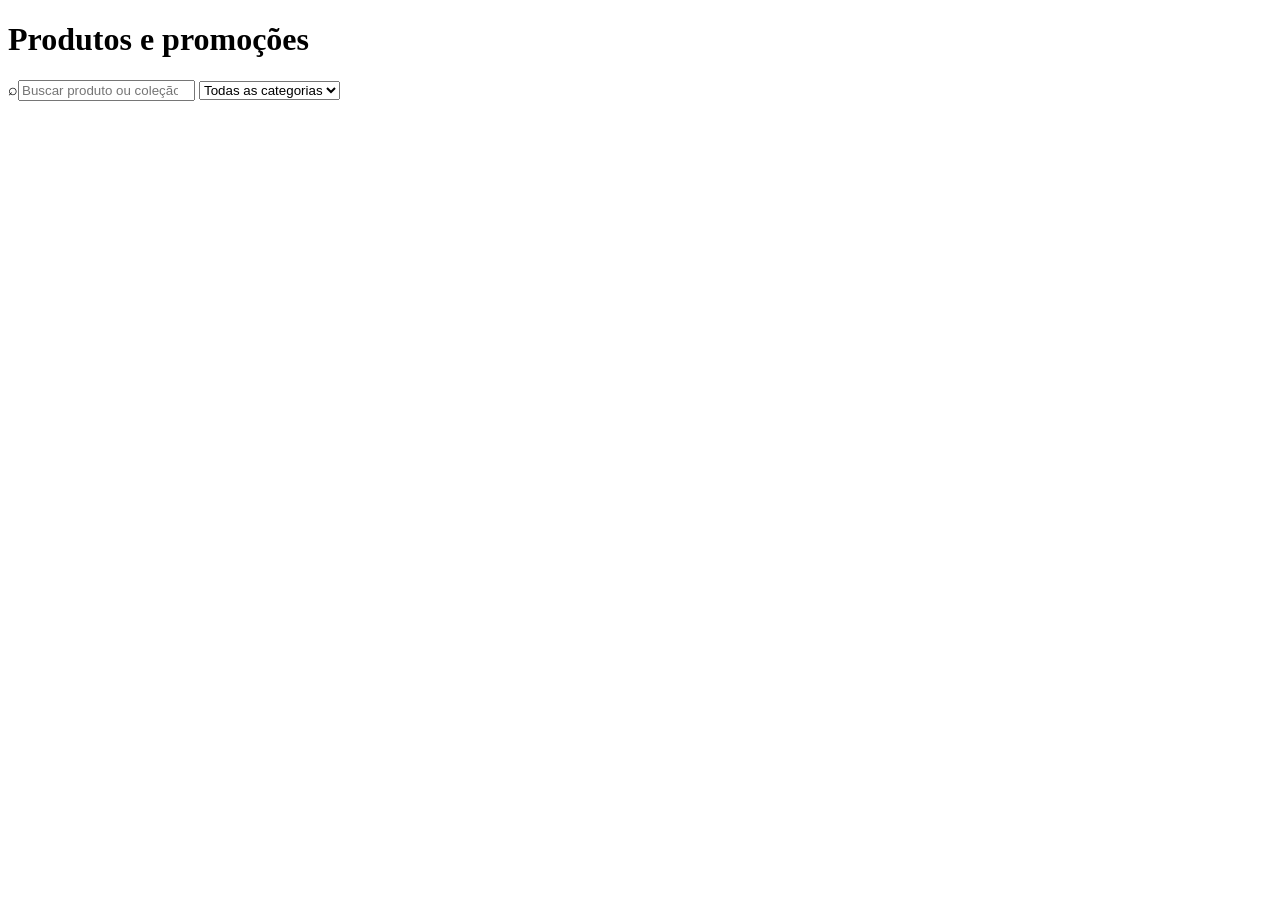
==== index.html @ 6e609197 "Add files via upload" ====
<!doctype html>
<html lang="pt-BR">
<head>
  <meta charset="utf-8">
  <meta name="viewport" content="width=device-width,initial-scale=1">
  <meta name="description" content="Produtos e ofertas em um só lugar">
  <title>Produtos e promoções</title>
  <link rel="stylesheet" href="css/estilo.css">
  <script src="js/dados.js" defer></script>
  <script src="js/loja.js" defer></script>
</head>
<body>
  <header class="site-head"><h1 id="site-title">Produtos e promoções</h1></header>
  <div class="tools">
    <label class="search"><span aria-hidden="true">⌕</span><input id="search" type="search" placeholder="Buscar produto ou coleção" aria-label="Buscar produto ou coleção"></label>
    <select id="filter" aria-label="Filtrar categoria"><option value="all">Todas as categorias</option></select>
  </div>
  <main>
    <section class="grid" id="cards" aria-label="Produtos e coleções"></section>
    <div class="empty" id="empty" hidden>Nenhum produto corresponde à sua busca.</div>
  </main>
</body>
</html>
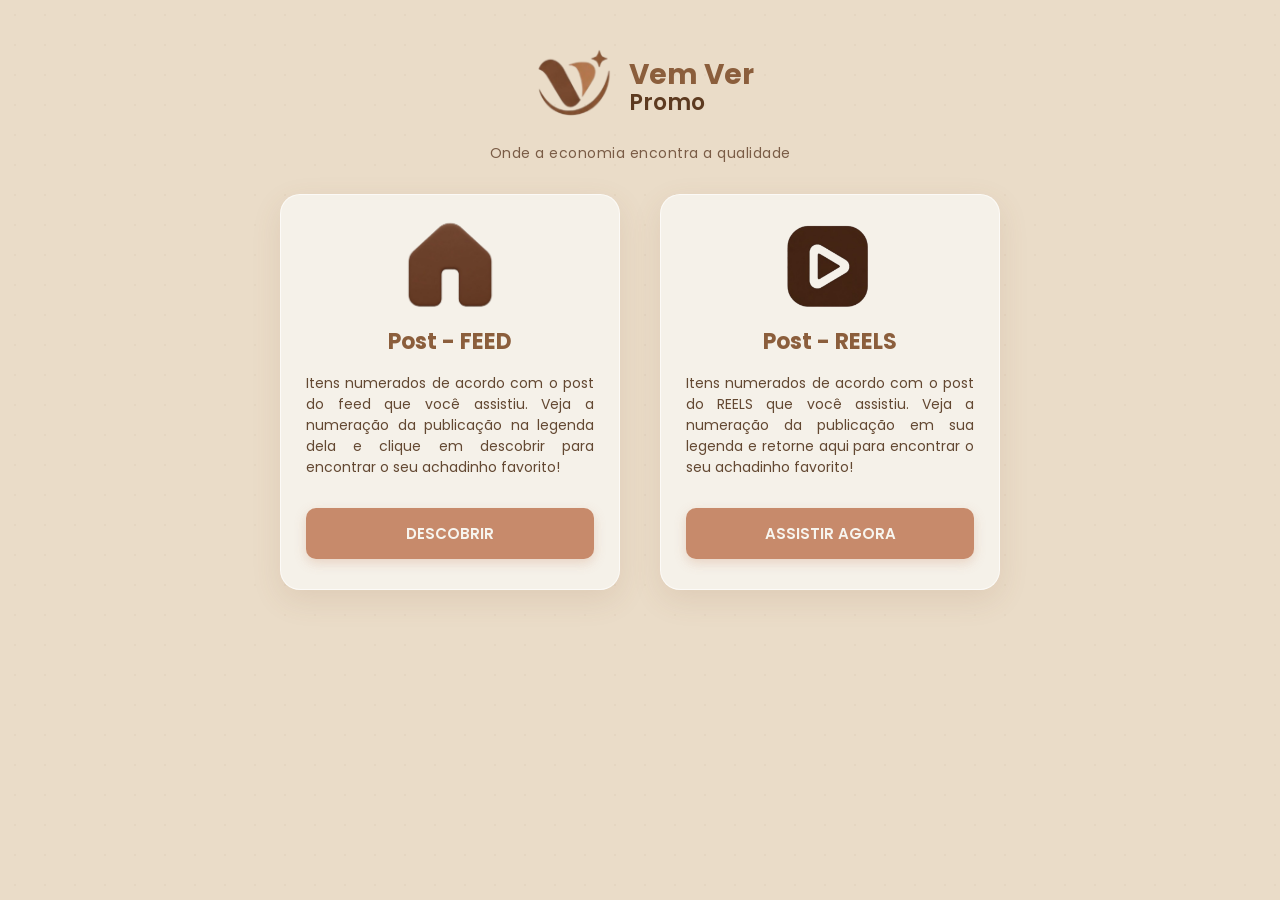
==== commit 953ea1a9: "Add files via upload" ====
--- a/index.html
+++ b/index.html
@@ -1,23 +1,233 @@
-<!doctype html>
-<html lang="pt-BR">
-<head>
-  <meta charset="utf-8">
-  <meta name="viewport" content="width=device-width,initial-scale=1">
-  <meta name="description" content="Produtos e ofertas em um só lugar">
-  <title>Produtos e promoções</title>
-  <link rel="stylesheet" href="css/estilo.css">
-  <script src="js/dados.js" defer></script>
-  <script src="js/loja.js" defer></script>
-</head>
-<body>
-  <header class="site-head"><h1 id="site-title">Produtos e promoções</h1></header>
-  <div class="tools">
-    <label class="search"><span aria-hidden="true">⌕</span><input id="search" type="search" placeholder="Buscar produto ou coleção" aria-label="Buscar produto ou coleção"></label>
-    <select id="filter" aria-label="Filtrar categoria"><option value="all">Todas as categorias</option></select>
-  </div>
-  <main>
-    <section class="grid" id="cards" aria-label="Produtos e coleções"></section>
-    <div class="empty" id="empty" hidden>Nenhum produto corresponde à sua busca.</div>
-  </main>
-</body>
-</html>
+<!DOCTYPE html>
+<html lang="pt-BR">
+<head>
+    <meta charset="UTF-8">
+    <meta name="viewport" content="width=device-width, initial-scale=1.0">
+    <title>Vem Ver Promo - Início</title>
+    <!-- Importando a fonte Poppins para um visual moderno -->
+    <link href="https://fonts.googleapis.com/css2?family=Poppins:wght@300;400;500;600;700&display=swap" rel="stylesheet">
+    <style>
+        * {
+            margin: 0;
+            padding: 0;
+            box-sizing: border-box;
+            font-family: 'Poppins', sans-serif;
+        }
+
+        body {
+            background-color: #EADCC8; /* Bege Areia */
+            color: #4A3525;
+            min-height: 100vh;
+            display: flex;
+            flex-direction: column;
+            align-items: center;
+            justify-content: flex-start;
+            padding: 40px 20px;
+            overflow-x: hidden;
+            position: relative;
+        }
+
+        /* Elementos decorativos de fundo subtis */
+        body::before {
+            content: '';
+            position: absolute;
+            width: 100%;
+            height: 100%;
+            top: 0;
+            left: 0;
+            background-image: radial-gradient(#8B5E3C 0.75px, transparent 0.75px);
+            background-size: 30px 30px;
+            opacity: 0.05;
+            z-index: -1;
+        }
+
+        /* Cabeçalho / Logo */
+        header {
+            text-align: center;
+            margin-bottom: 30px;
+        }
+
+        .logo-container {
+            display: flex;
+            align-items: center;
+            justify-content: center;
+            gap: 12px;
+            margin-bottom: 8px;
+        }
+
+        .logo-text {
+            font-size: 28px;
+            font-weight: 700;
+            color: #8B5E3C;
+            line-height: 1.1;
+            text-align: left;
+        }
+
+        .logo-text span {
+            display: block;
+            font-size: 22px;
+            font-weight: 600;
+            color: #5D3A20;
+        }
+
+        .slogan {
+            font-size: 14px;
+            color: #7A5C46;
+            font-weight: 400;
+            letter-spacing: 0.5px;
+        }
+
+        /* Container dos Cards - ajustado para 2 cards */
+        .cards-container {
+            display: flex;
+            gap: 40px; /* Aumentei um pouco o espaço entre os 2 cards */
+            max-width: 720px; /* Largura máxima para 2 cartões lado a lado */
+            width: 100%;
+            justify-content: center;
+            flex-wrap: wrap;
+            margin-bottom: 20px;
+        }
+
+        /* Estilo Individual dos Cards */
+        .card {
+            background: rgba(247, 245, 239, 0.85); /* Off white translúcido */
+            border: 1px solid rgba(255, 255, 255, 0.6);
+            backdrop-filter: blur(10px);
+            border-radius: 20px;
+            padding: 30px 25px;
+            width: 340px; /* Ligeiramente mais largos para melhor preenchimento */
+            text-align: center;
+            box-shadow: 0 10px 30px rgba(139, 94, 60, 0.12);
+            transition: transform 0.3s ease, box-shadow 0.3s ease;
+            display: flex;
+            flex-direction: column;
+            justify-content: space-between;
+        }
+
+        .card:hover {
+            transform: translateY(-8px);
+            box-shadow: 0 15px 35px rgba(139, 94, 60, 0.2);
+        }
+
+        .card-icon {
+            font-size: 50px; /* Ícones ligeiramente maiores */
+            margin-bottom: 20px;
+            height: 80px;
+            display: flex;
+            align-items: center;
+            justify-content: center;
+        }
+
+        .card h2 {
+            font-size: 22px;
+            font-weight: 700;
+            color: #8B5E3C;
+            margin-bottom: 15px;
+        }
+
+        .card p {
+            font-size: 14px;
+            color: #634832;
+            margin-bottom: 30px;
+            line-height: 1.5;
+        }
+
+        /* Botões */
+        .card-btn {
+            background-color: #C78A6B; /* Terracotta Suave */
+            color: #F7F5EF;
+            border: none;
+            padding: 14px 24px;
+            border-radius: 10px;
+            font-weight: 600;
+            font-size: 15px;
+            cursor: pointer;
+            transition: background-color 0.2s ease, transform 0.1s ease;
+            box-shadow: 0 4px 12px rgba(199, 138, 107, 0.3);
+            text-decoration: none;
+            display: inline-block;
+            width: 100%; /* Botão ocupa a largura total do card */
+        }
+
+        .card-btn:hover {
+            background-color: #8B5E3C; /* Marrom Terra */
+        }
+
+        .card-btn:active {
+            transform: scale(0.98);
+        }
+
+
+        .scroll-indicator span {
+            font-size: 16px;
+        }
+
+        @keyframes bounce {
+            0%, 20%, 50%, 80%, 100% {
+                transform: translateY(0);
+            }
+            40% {
+                transform: translateY(-5px);
+            }
+            60% {
+                transform: translateY(-3px);
+            }
+        }
+
+        /* Responsividade para telas menores */
+        @media (max-width: 768px) { /* Ajuste do ponto de quebra para 2 cards */
+            .cards-container {
+                flex-direction: column;
+                align-items: center;
+                gap: 24px;
+            }
+            .card {
+                width: 100%;
+                max-width: 360px;
+            }
+        }
+    </style>
+</head>
+<body>
+
+    <!-- Cabeçalho com Logo -->
+    <header>
+        <div class="logo-container">
+            <div class="logo-icon">
+                <img src="img/image.png" width="90" alt="Logo Vem Ver Promo">
+            </div>
+            <div class="logo-text">
+                Vem Ver <span>Promo</span>
+            </div>
+        </div>
+        <p class="slogan">Onde a economia encontra a qualidade</p>
+    </header>
+
+    <!-- Secção dos Cards - Apenas 2 -->
+    <main class="cards-container">
+        <!-- Card 1: Achadinhos -->
+        <div class="card">
+            <div class="card-icon">
+                <img src="img/icon-feed.png" width="120" alt="Ícone de Feed">
+            </div>
+            <div>
+                <h2>Post - FEED</h2>
+                <p style="text-align: justify;">Itens numerados de acordo com o post do feed que você assistiu. Veja a numeração da publicação na legenda dela e clique em descobrir para encontrar o seu achadinho favorito!</p>
+            </div>
+            <a href="achadinhos.html" class="card-btn">DESCOBRIR</a>
+        </div>
+
+        <!-- Card 2: Reels das Promos -->
+        <div class="card">
+            <div class="card-icon">
+                <img src="img/icon-reels.png" width="150" alt="Ícone de Reels">
+            </div>
+            <div>
+                <h2>Post - REELS</h2>
+                <p style="text-align: justify;">Itens numerados de acordo com o post do REELS que você assistiu. Veja a numeração da publicação em sua legenda e retorne aqui para encontrar o seu achadinho favorito!</p>
+            </div>
+            <a href="reels.html" class="card-btn" target="_blank" rel="noopener">ASSISTIR AGORA</a>
+        </div>
+    </main>
+</body>
+</html>
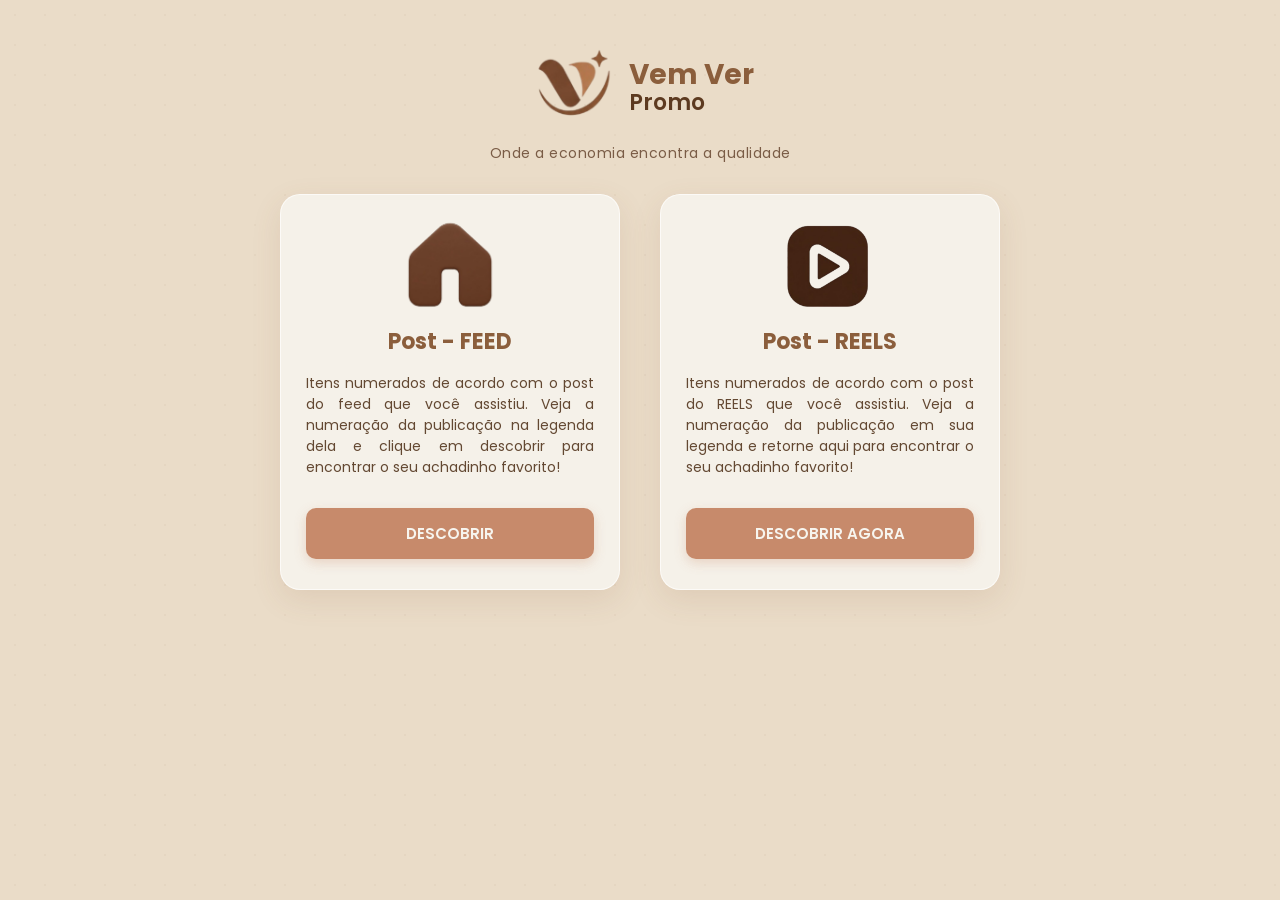
==== commit c5890ca9: "Update index.html" ====
--- a/index.html
+++ b/index.html
@@ -226,8 +226,8 @@
                 <h2>Post - REELS</h2>
                 <p style="text-align: justify;">Itens numerados de acordo com o post do REELS que você assistiu. Veja a numeração da publicação em sua legenda e retorne aqui para encontrar o seu achadinho favorito!</p>
             </div>
-            <a href="reels.html" class="card-btn" target="_blank" rel="noopener">ASSISTIR AGORA</a>
+            <a href="reels.html" class="card-btn" target="_blank" rel="noopener">DESCOBRIR AGORA</a>
         </div>
     </main>
 </body>
-</html>+</html>
